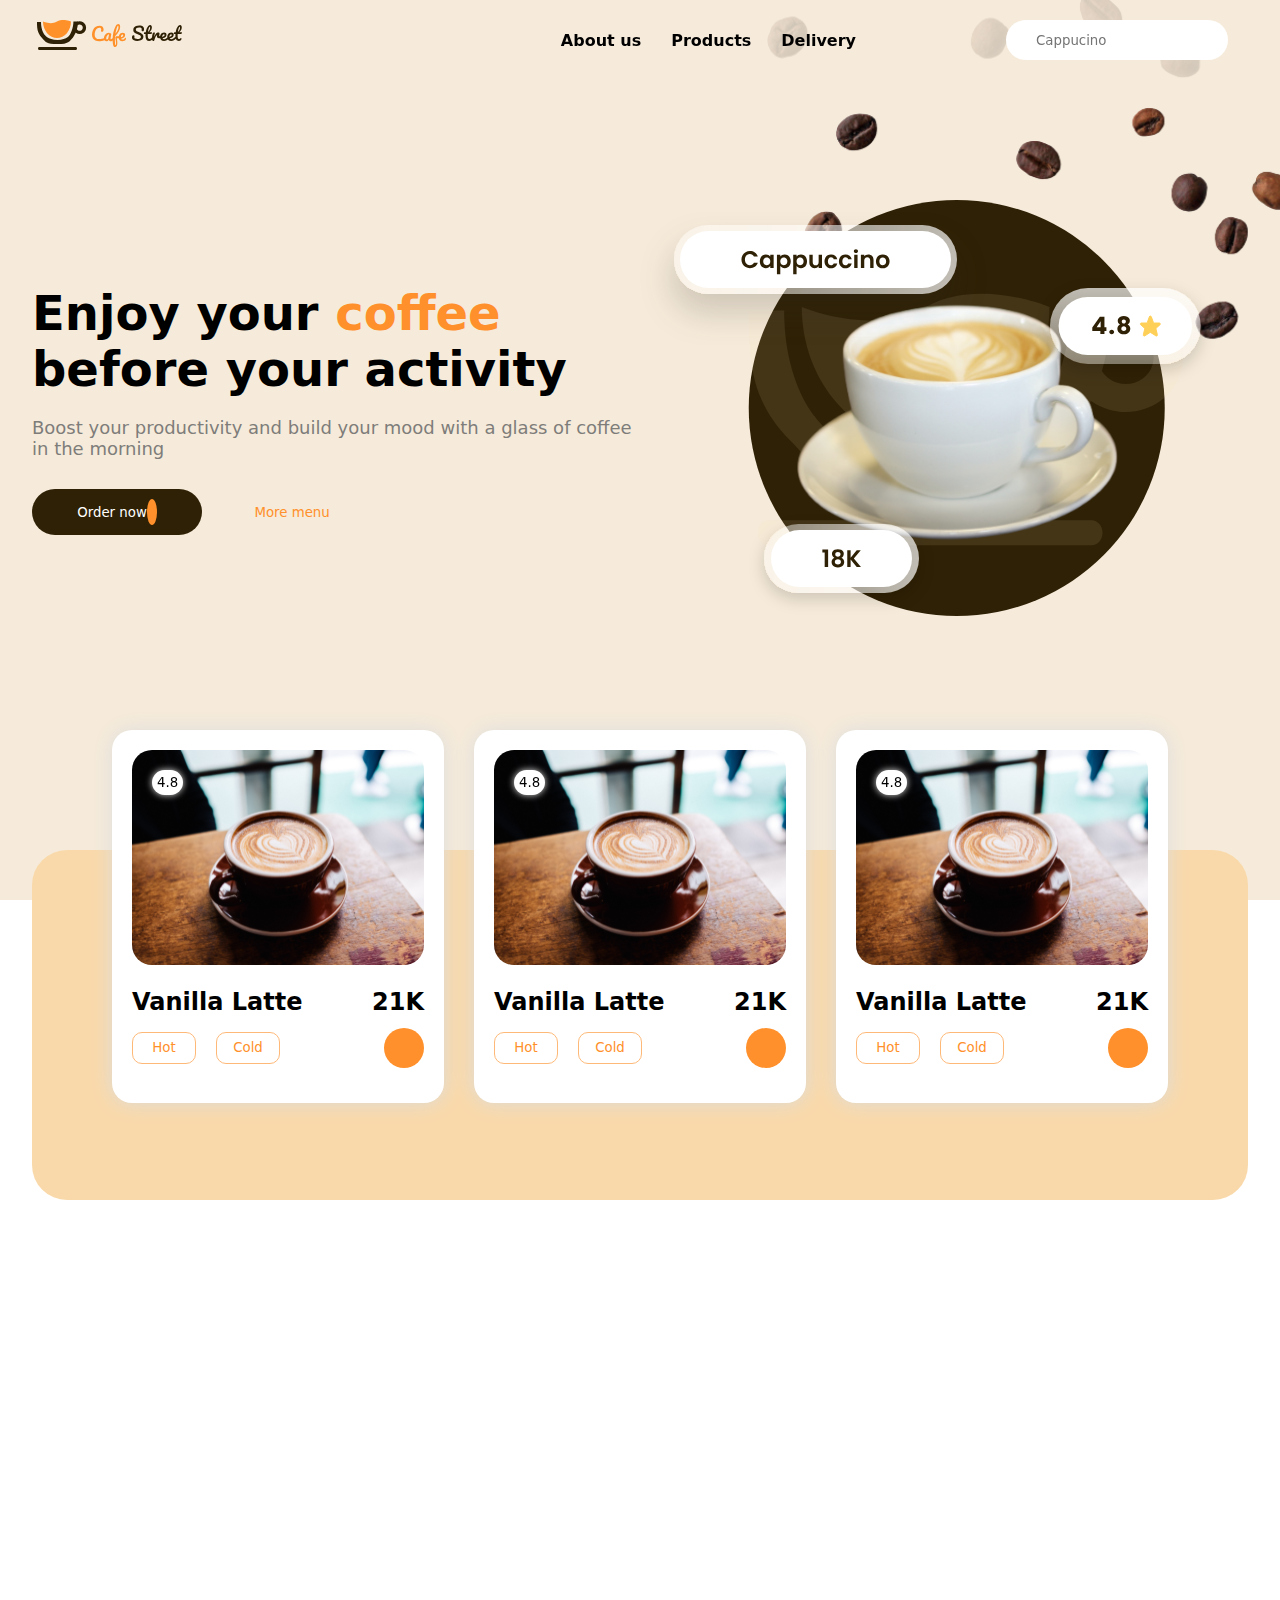
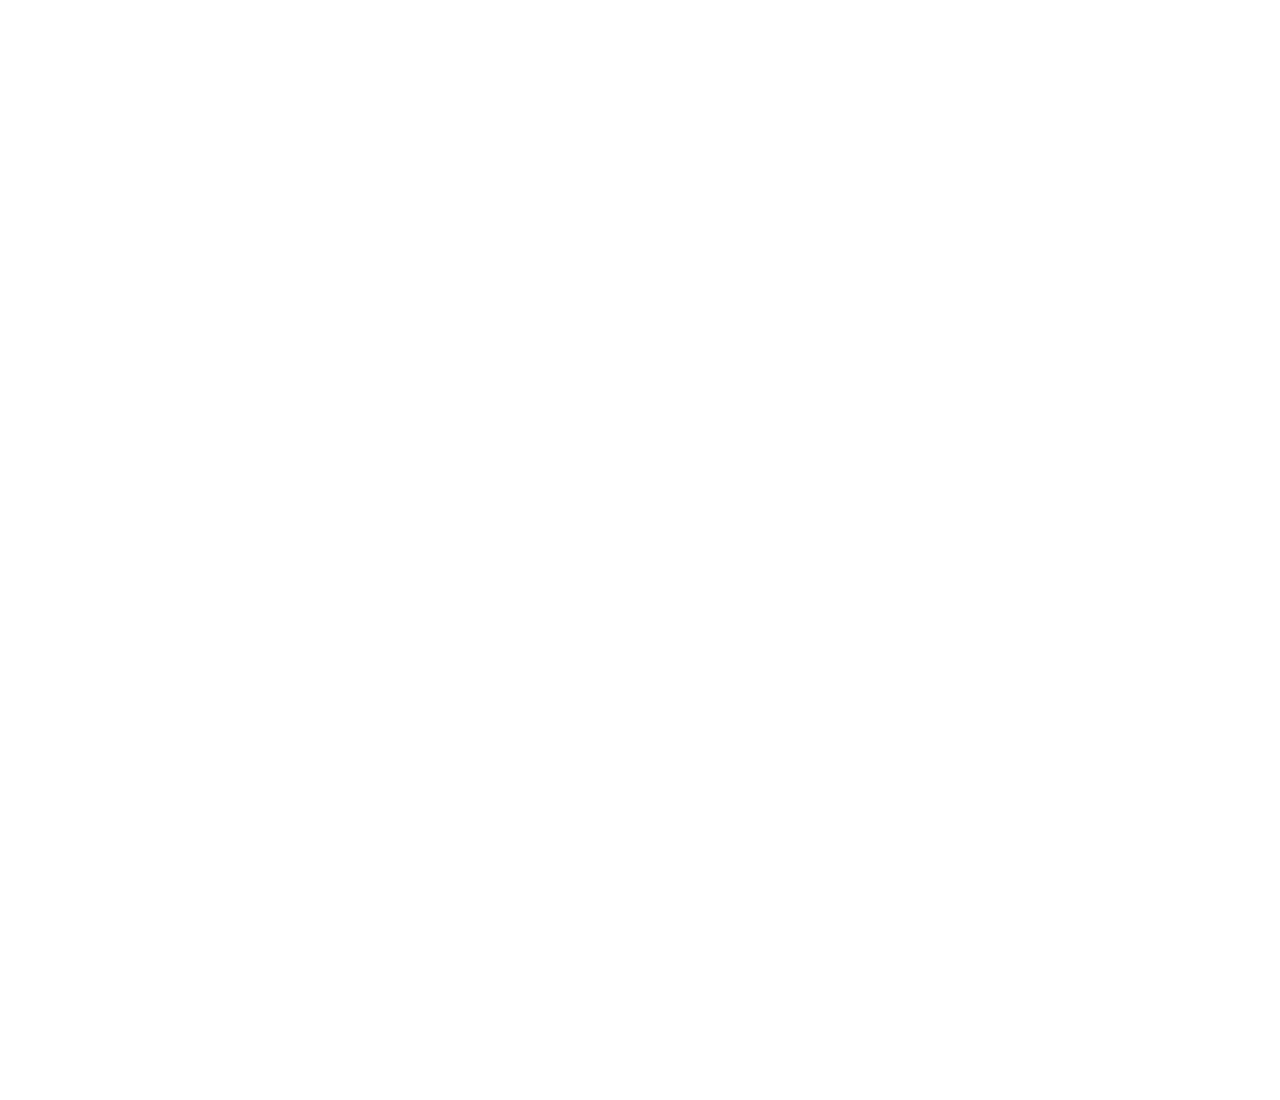
==== index.html @ 27aba078 "coffee" ====
<!DOCTYPE html>
<html lang="en">
<head>
    <meta charset="UTF-8">
    <meta name="viewport" content="width=device-width, initial-scale=1.0">
    <link rel="stylesheet" href="./css/main.min.css">
    <link rel="stylesheet" href="https://cdnjs.cloudflare.com/ajax/libs/font-awesome/6.6.0/css/all.min.css" integrity="sha512-Kc323vGBEqzTmouAECnVceyQqyqdsSiqLQISBL29aUW4U/M7pSPA/gEUZQqv1cwx4OnYxTxve5UMg5GT6L4JJg==" crossorigin="anonymous" referrerpolicy="no-referrer" />
    <title>COFFEE</title>
</head>
<body>
<header class="header">
    <div class="container">
        <nav class="navbar">
            <div class="navbar__logo">
                    <img src="./assets/logo_coffe.svg" alt="">
            </div>
                <div class="navbar__box">
                        <ul class="navbar__collection">
                            <li class="navbar__item"><a href="#">About us</a></li>
                            <li class="navbar__item"><a href="#">Products</a></li>
                            <li class="navbar__item"><a href="#">Delivery</a></li>
                        </ul>
                        <div class="search">
                            <div class="navbar__input">
                                <i class="fa-solid fa-magnifying-glass"></i>
                                <input type="text" placeholder="Cappucino">
                            </div>
                            <i class="fa-solid fa-cart-shopping"></i>
                        </div>
                </div>
            </div>
        </nav>
    </div>
</header>
<section class="hero">
    <div class="container">
        <div class="hero__wrapper">
            <div class="hero__content">
                <p class="hero__desc">Enjoy your <b>coffee</b> before your activity</p>
                <p class="hero__info">Boost your productivity and build your mood with a glass of coffee in the morning </p>
                <button class="colorful">Order now <i class="fa-solid fa-cart-shopping"></i></button>
                <button class="no-color">More menu</button>
            </div>
            <div class="hero__photo">
                <img src="./assets/img-hero.svg" alt="">
            </div>
        </div>
    </div>
</section>
<section class="popular">
    <div class="container">
        <!-- <h2>Popular now</h2> -->
        <div class="popular__box">
            <div class="popular__wrapper">
                <div class="popular__card">
                    <button class="star">4.8  <i class="fa-regular fa-star"></i></button>
                    <img src="./assets/unsplash_RFHFV7lVQBY.svg" alt="">
                    <div class="popular__desc">
                        <p>Vanilla Latte</p>
                        <p>21K</p>
                    </div>
                    <div class="popular__options">
                        <div class="btn">
                        <button class="type">Hot</button>
                        <button class="type">Cold</button>
                        </div>
                        <div class="icon">
                            <i class="fa-solid fa-cart-shopping"></i>
                        </div>
                    </div>
                </div>
                <div class="popular__card">
                    <button class="star">4.8  <i class="fa-regular fa-star"></i></button>
                    <img src="./assets/unsplash_RFHFV7lVQBY.svg" alt="">
                    <div class="popular__desc">
                        <p>Vanilla Latte</p>
                        <p>21K</p>
                    </div>
                    <div class="popular__options">
                        <div class="btn">
                        <button class="type">Hot</button>
                        <button class="type">Cold</button>
                        </div>
                        <div class="icon">
                            <i class="fa-solid fa-cart-shopping"></i>
                        </div>
                    </div>
                </div>
                <div class="popular__card">
                    <button class="star">4.8  <i class="fa-regular fa-star"></i></button>
                    <img src="./assets/unsplash_RFHFV7lVQBY.svg" alt="">
                    <div class="popular__desc">
                        <p>Vanilla Latte</p>
                        <p>21K</p>
                    </div>
                    <div class="popular__options">
                        <div class="btn">
                        <button class="type">Hot</button>
                        <button class="type">Cold</button>
                        </div>
                        <div class="icon">
                            <i class="fa-solid fa-cart-shopping"></i>
                        </div>
                    </div>
                </div>
            </div>
        </div>
    </div>
</section>
</body>
</html>
---- css/main.min.css ----
*{margin:0;padding:0;box-sizing:border-box;font-family:system-ui,-apple-system,BlinkMacSystemFont,"Segoe UI",Roboto,Oxygen,Ubuntu,Cantarell,"Open Sans","Helvetica Neue",sans-serif}body{height:300vh}.container{width:100%;max-width:1248px;padding:0 16px;margin:auto}a{text-decoration:none;color:inherit}li{list-style:none}.header{position:fixed;top:0;left:0;right:0;padding-top:20px;padding-bottom:20px;width:100%;background:rgba(246,235,218,.849);z-index:11}.navbar{display:flex;justify-content:space-between}.navbar__box{display:flex;align-items:center;gap:150px}.navbar__collection{display:flex;gap:30px}.navbar__item{color:#000;font-weight:600;transition:.3s}.navbar__item:hover{color:#ff902b}.navbar .search{display:flex;gap:20px;align-items:center}.navbar__input{display:flex;flex-direction:row;align-items:center;gap:10px;height:40px;width:222px;border-radius:35px;background:#fff}.navbar__input input{outline:none;border:none;border-radius:35px;color:#ff902b}.navbar__input i{padding-left:20px}.navbar__input i:hover{color:#ff902b}.hero{background-color:#f6ebda;width:100%;background-image:url("/assets/bg_img_hero.svg");background-repeat:no-repeat;background-position:right top;height:900px}.hero__wrapper{cursor:pointer;display:flex;padding-top:200px;align-items:center}.hero__content{width:50%}.hero__desc{font-size:48px;color:#000;font-weight:600;padding-bottom:20px}.hero__desc b{color:#ff902b}.hero__info{font-size:18px;color:#7e7d7a;padding-bottom:30px}.hero .colorful{width:170px;height:46px;border-radius:33px;color:#fff;font-weight:500;border:none;background:#2f2105}.hero .colorful i{background:#ff902b;padding-left:5px;padding-right:5px;padding-top:6px;padding-bottom:5px;color:#fff;border-radius:50%;width:30px;height:25px}.hero .colorful i:hover{background:#fff;color:#ff902b}.hero .no-color{width:170px;height:46px;border-radius:33px;color:#fff;font-weight:500;border:none;background:rgba(0,0,0,0);color:#ff902b;transition:.3s}.hero .no-color:hover{border:3px solid #3a2d11}.popular{padding-top:100px}.popular__box{width:100%;height:350px;background:#f9d9aa;margin-top:-150px;margin-bottom:100px;border-radius:35px;padding:40px}.popular__wrapper{padding:40px;display:flex;gap:30px}.popular__card{width:343px;height:373px;padding:20px;border-radius:20px;background:#fff;margin-top:-200px;box-shadow:0 0 20px 0 #dcdcdc}.popular__card .star{position:absolute;z-index:11;margin-left:20px;margin-top:20px;background:#fff;border-radius:20px;padding:5px;border:none;box-shadow:0 0 7px 0 #dcdcdc}.popular__card .star i{color:#ff0}.popular__card img{position:relative;width:100%;border-radius:20px}.popular__desc{display:flex;justify-content:space-between;font-size:24px;font-weight:700;margin-top:19px;margin-bottom:12px}.popular__options{display:flex;justify-content:space-between;align-items:center}.popular .btn{display:flex;gap:20px}.popular .type{width:64px;height:32px;background:rgba(0,0,0,0);border:1px solid #feb978;color:#ff902b;border-radius:10px;transition:.3s}.popular .type:hover{border:2px solid #ff830f;color:#ff810c}.popular .icon{width:40px;height:40px;border-radius:50%;background:#ff902b;padding:10px;color:#fff;transition:.4s}.popular .icon:hover{transform:scale(1.2)}/*# sourceMappingURL=main.min.css.map */
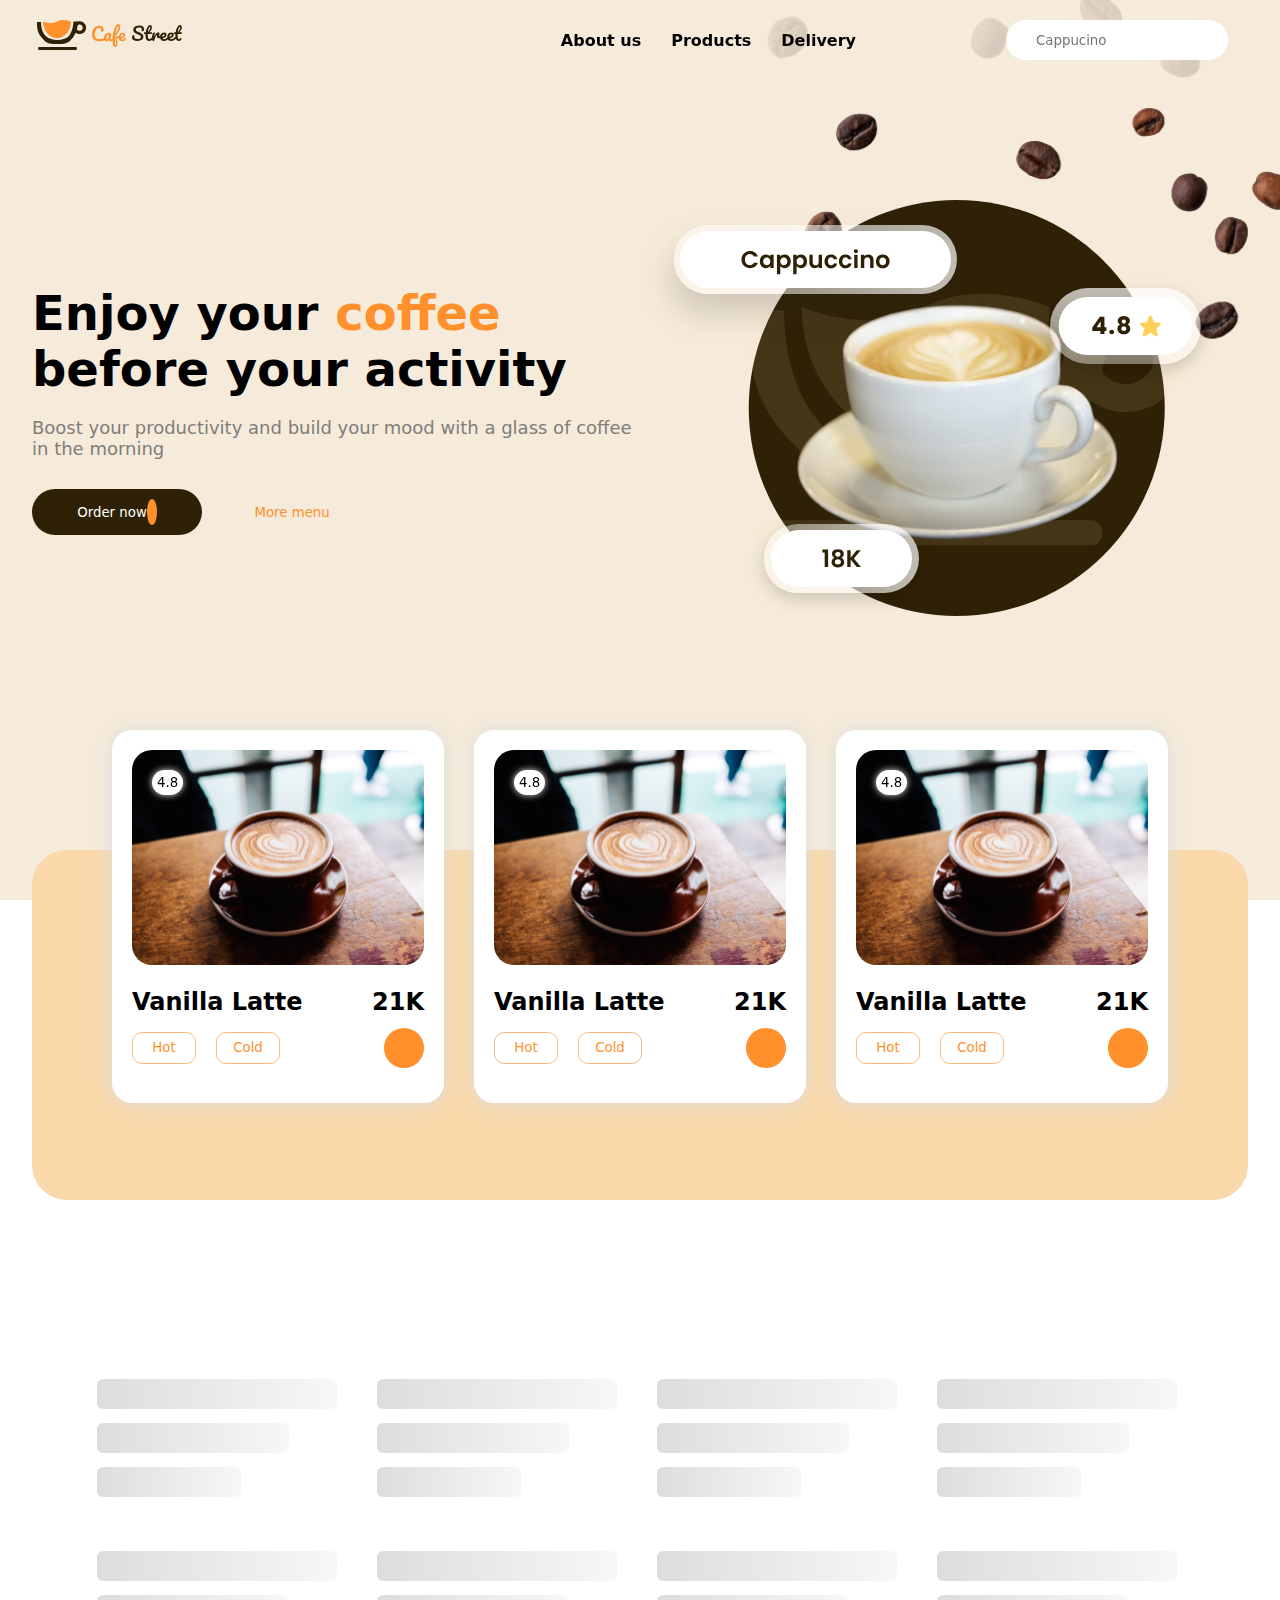
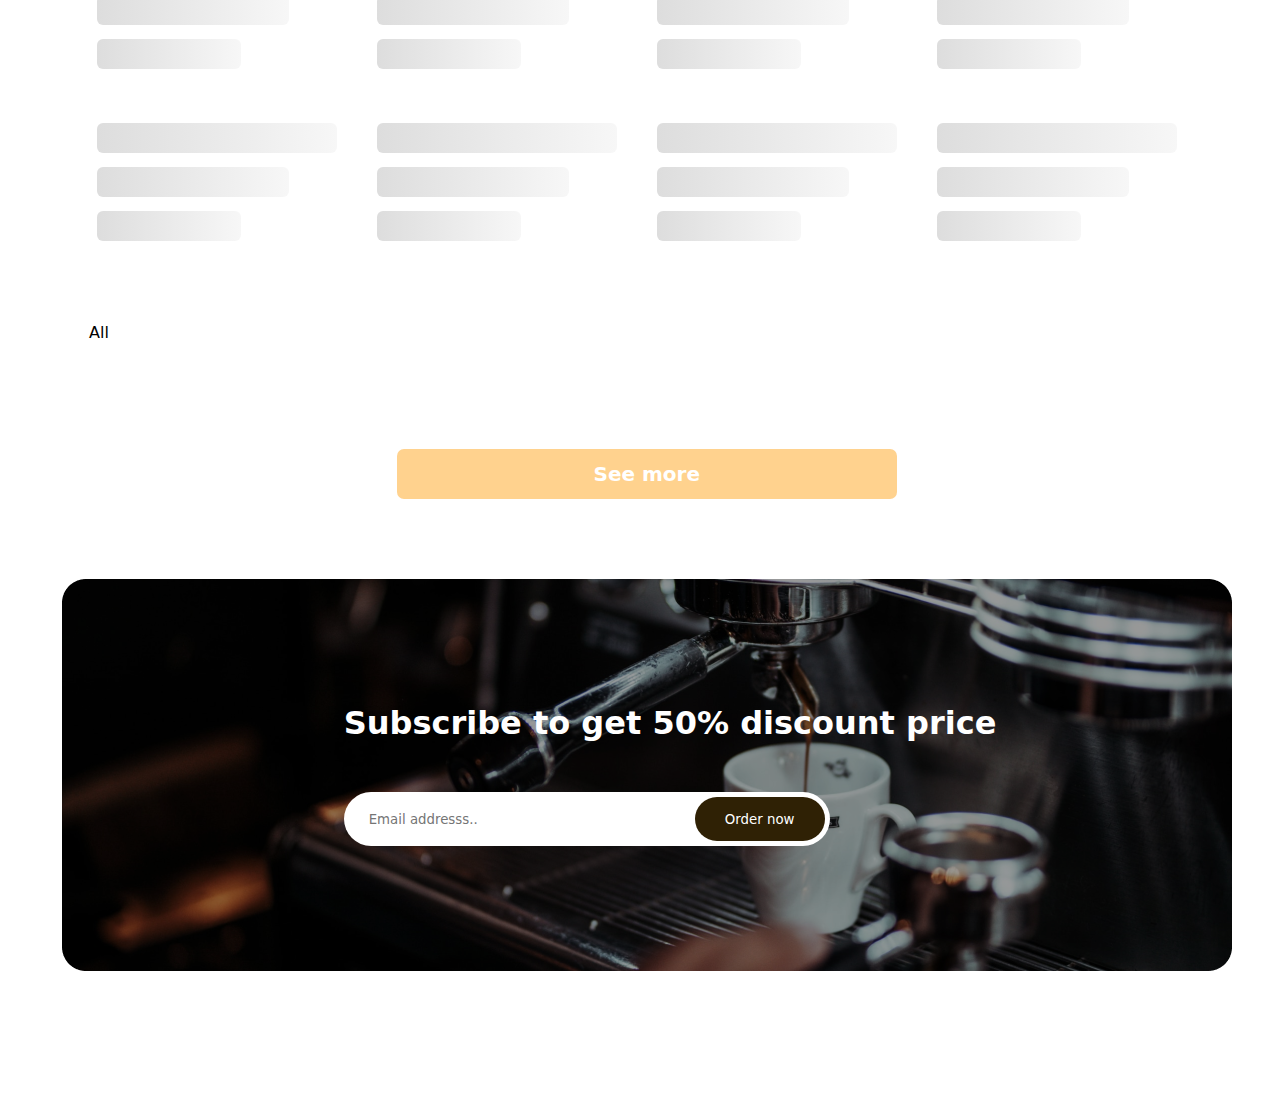
==== commit 4ab3ca63: "coffee" ====
--- a/index.html
+++ b/index.html
@@ -107,5 +107,30 @@
         </div>
     </div>
 </section>
+<section>
+    <div class="container">
+        <div class="skeleton"></div>
+        <ul class="collection">
+            <li class="item">
+                <data value="">All</data>
+            </li>
+        </ul>
+        <div class="wrapper">
+
+        </div>
+        <button class="seemore">See more</button>
+    </div>
+</section>
+<section>
+    <div class="container">
+        <div class="order">
+            <div class="order__box">
+                <p>Subscribe to get 50% discount price</p>
+                <div class="order__inp"> <input type="text"placeholder = "Email addresss.."> <button>Order now</button></div>
+            </div>
+        </div>
+    </div>
+</section>
+<script src="./js/main.js"></script>
 </body>
 </html>--- a/css/main.min.css
+++ b/css/main.min.css
@@ -1 +1 @@
-*{margin:0;padding:0;box-sizing:border-box;font-family:system-ui,-apple-system,BlinkMacSystemFont,"Segoe UI",Roboto,Oxygen,Ubuntu,Cantarell,"Open Sans","Helvetica Neue",sans-serif}body{height:300vh}.container{width:100%;max-width:1248px;padding:0 16px;margin:auto}a{text-decoration:none;color:inherit}li{list-style:none}.header{position:fixed;top:0;left:0;right:0;padding-top:20px;padding-bottom:20px;width:100%;background:rgba(246,235,218,.849);z-index:11}.navbar{display:flex;justify-content:space-between}.navbar__box{display:flex;align-items:center;gap:150px}.navbar__collection{display:flex;gap:30px}.navbar__item{color:#000;font-weight:600;transition:.3s}.navbar__item:hover{color:#ff902b}.navbar .search{display:flex;gap:20px;align-items:center}.navbar__input{display:flex;flex-direction:row;align-items:center;gap:10px;height:40px;width:222px;border-radius:35px;background:#fff}.navbar__input input{outline:none;border:none;border-radius:35px;color:#ff902b}.navbar__input i{padding-left:20px}.navbar__input i:hover{color:#ff902b}.hero{background-color:#f6ebda;width:100%;background-image:url("/assets/bg_img_hero.svg");background-repeat:no-repeat;background-position:right top;height:900px}.hero__wrapper{cursor:pointer;display:flex;padding-top:200px;align-items:center}.hero__content{width:50%}.hero__desc{font-size:48px;color:#000;font-weight:600;padding-bottom:20px}.hero__desc b{color:#ff902b}.hero__info{font-size:18px;color:#7e7d7a;padding-bottom:30px}.hero .colorful{width:170px;height:46px;border-radius:33px;color:#fff;font-weight:500;border:none;background:#2f2105}.hero .colorful i{background:#ff902b;padding-left:5px;padding-right:5px;padding-top:6px;padding-bottom:5px;color:#fff;border-radius:50%;width:30px;height:25px}.hero .colorful i:hover{background:#fff;color:#ff902b}.hero .no-color{width:170px;height:46px;border-radius:33px;color:#fff;font-weight:500;border:none;background:rgba(0,0,0,0);color:#ff902b;transition:.3s}.hero .no-color:hover{border:3px solid #3a2d11}.popular{padding-top:100px}.popular__box{width:100%;height:350px;background:#f9d9aa;margin-top:-150px;margin-bottom:100px;border-radius:35px;padding:40px}.popular__wrapper{padding:40px;display:flex;gap:30px}.popular__card{width:343px;height:373px;padding:20px;border-radius:20px;background:#fff;margin-top:-200px;box-shadow:0 0 20px 0 #dcdcdc}.popular__card .star{position:absolute;z-index:11;margin-left:20px;margin-top:20px;background:#fff;border-radius:20px;padding:5px;border:none;box-shadow:0 0 7px 0 #dcdcdc}.popular__card .star i{color:#ff0}.popular__card img{position:relative;width:100%;border-radius:20px}.popular__desc{display:flex;justify-content:space-between;font-size:24px;font-weight:700;margin-top:19px;margin-bottom:12px}.popular__options{display:flex;justify-content:space-between;align-items:center}.popular .btn{display:flex;gap:20px}.popular .type{width:64px;height:32px;background:rgba(0,0,0,0);border:1px solid #feb978;color:#ff902b;border-radius:10px;transition:.3s}.popular .type:hover{border:2px solid #ff830f;color:#ff810c}.popular .icon{width:40px;height:40px;border-radius:50%;background:#ff902b;padding:10px;color:#fff;transition:.4s}.popular .icon:hover{transform:scale(1.2)}/*# sourceMappingURL=main.min.css.map */+*{margin:0;padding:0;box-sizing:border-box;font-family:system-ui,-apple-system,BlinkMacSystemFont,"Segoe UI",Roboto,Oxygen,Ubuntu,Cantarell,"Open Sans","Helvetica Neue",sans-serif}body{height:300vh}.container{width:100%;max-width:1248px;padding:0 16px;margin:auto}a{text-decoration:none;color:inherit}li{list-style:none}.header{position:fixed;top:0;left:0;right:0;padding-top:20px;padding-bottom:20px;width:100%;background:rgba(246,235,218,.849);z-index:11}.navbar{display:flex;justify-content:space-between}.navbar__box{display:flex;align-items:center;gap:150px}.navbar__collection{display:flex;gap:30px}.navbar__item{color:#000;font-weight:600;transition:.3s}.navbar__item:hover{color:#ff902b}.navbar .search{display:flex;gap:20px;align-items:center}.navbar__input{display:flex;flex-direction:row;align-items:center;gap:10px;height:40px;width:222px;border-radius:35px;background:#fff}.navbar__input input{outline:none;border:none;border-radius:35px;color:#ff902b}.navbar__input i{padding-left:20px}.navbar__input i:hover{color:#ff902b}.hero{background-color:#f6ebda;width:100%;background-image:url("/assets/bg_img_hero.svg");background-repeat:no-repeat;background-position:right top;height:900px}.hero__wrapper{cursor:pointer;display:flex;padding-top:200px;align-items:center}.hero__content{width:50%}.hero__desc{font-size:48px;color:#000;font-weight:600;padding-bottom:20px}.hero__desc b{color:#ff902b}.hero__info{font-size:18px;color:#7e7d7a;padding-bottom:30px}.hero .colorful{width:170px;height:46px;border-radius:33px;color:#fff;font-weight:500;border:none;background:#2f2105}.hero .colorful i{background:#ff902b;padding-left:5px;padding-right:5px;padding-top:6px;padding-bottom:5px;color:#fff;border-radius:50%;width:30px;height:25px}.hero .colorful i:hover{background:#fff;color:#ff902b}.hero .no-color{width:170px;height:46px;border-radius:33px;color:#fff;font-weight:500;border:none;background:rgba(0,0,0,0);color:#ff902b;transition:.3s}.hero .no-color:hover{border:3px solid #3a2d11}.popular{padding-top:100px}.popular__box{width:100%;height:350px;background:#f9d9aa;margin-top:-150px;margin-bottom:100px;border-radius:35px;padding:40px}.popular__wrapper{padding:40px;display:flex;gap:30px}.popular__card{width:343px;height:373px;padding:20px;border-radius:20px;background:#fff;margin-top:-200px;box-shadow:0 0 20px 0 #dcdcdc}.popular__card .star{position:absolute;z-index:11;margin-left:20px;margin-top:20px;background:#fff;border-radius:20px;padding:5px;border:none;box-shadow:0 0 7px 0 #dcdcdc}.popular__card .star i{color:#ff0}.popular__card img{position:relative;width:100%;border-radius:20px}.popular__desc{display:flex;justify-content:space-between;font-size:24px;font-weight:700;margin-top:19px;margin-bottom:12px}.popular__options{display:flex;justify-content:space-between;align-items:center}.popular .btn{display:flex;gap:20px}.popular .type{width:64px;height:32px;background:rgba(0,0,0,0);border:1px solid #feb978;color:#ff902b;border-radius:10px;transition:.3s}.popular .type:hover{border:2px solid #ff830f;color:#ff810c}.popular .icon{width:40px;height:40px;border-radius:50%;background:#ff902b;padding:10px;color:#fff;transition:.4s}.popular .icon:hover{transform:scale(1.2)}.order{margin-left:30px;margin-top:80px;background-image:url(/assets/unsplash_ftA71vetxuo.png);background-repeat:no-repeat;height:392px;width:100%;display:flex;align-items:center}.order__box{display:flex;flex-direction:column;text-align:center;justify-content:center;margin:auto;gap:50px}.order__box p{font-size:32px;color:#fff;font-weight:700}.order__inp{padding:5px;display:flex;align-items:center;gap:20px;justify-content:space-between;width:486px;height:54px;background:#fff;border-radius:30px}.order__inp input{outline:none;color:#353535;border:none;padding-left:10px;margin-left:10px}.order__inp button{width:130px;height:44px;border-radius:33px;background:#2f2105;border:none;font-weight:500;color:#fff;transition:.4s}.order__inp button:hover{background:#ffd28e}.skeleton{width:100%;padding:55px;gap:20px;display:flex;flex-wrap:wrap}.skeleton__item{width:260px;padding:10px}.skeleton__img{width:100%;height:200px;background:#ddd;border-radius:14px}.skeleton__line{width:100%;height:30px;background:#ddd;margin-top:14px;border-radius:6px}.skeleton__line:nth-child(3){width:80%}.skeleton__line:nth-child(4){width:60%}.skeleton__anime{background:linear-gradient(90deg, #ddd, #f7f7f7, #ddd);background-size:200%;animation:skeleton .9s linear 0s infinite}@keyframes skeleton{to{background-position:200%}}.api{margin-top:80px}.api button:hover{box-shadow:0 0 10px rgba(213,213,213,.762);cursor:pointer}.wrapper{display:flex;flex-wrap:wrap;margin-left:70px;margin-top:60px;gap:20px}.card{width:350px;display:flex;flex-direction:column;gap:20px}.box{transition:.3s;padding:20px;border-radius:14px;border:1px solid rgba(220,220,220,.571)}.box:hover{box-shadow:0 0 20px 0 #dcdcdc}.info{font-size:16px;color:rgba(0,0,0,.6);display:-webkit-box;-webkit-box-orient:vertical;-webkit-line-clamp:2;cursor:pointer;overflow:hidden;margin-bottom:20px;margin-top:20px}.collection{display:flex;list-style:none;overflow:auto;padding:10px 50px;gap:20px;cursor:pointer}.collection li{width:200px;padding:7px;border-radius:6px;transition:.4s}.collection li :hover{box-shadow:0 0 10px 0 #dcdcdc;border-radius:6px;padding:7px}.item{white-space:nowrap;transition:.3s}.item:hover{color:#f9d9aa;transform:scale(0.9)}.photo{position:relative;z-index:10}.photo i{position:absolute;left:280px;bottom:280px;z-index:11;font-size:20px;color:#000;transition:.3s}.photo i:hover{color:red}.card img{width:100%;cursor:pointer;height:300px;transition:.4s}.card img:hover{transform:scale(1.1)}.card button{transition:.3s;width:200px;height:38px;background:#ffd28e;border:none;border-radius:6px;color:#fff;font-weight:600;transition:.3s}.card button:hover{transform:scale(1.1)}.seemore{cursor:pointer;margin-left:30%;background:#ffd28e;border:none;border-radius:7px;color:#fff;font-size:20px;font-weight:700;width:500px;height:50px;margin-top:30px;transition:.3s}.content__box{margin-top:100px;display:flex;flex-direction:row}.content__title{margin-bottom:30px}.content__img{width:50%}.content .little__img{border:1px solid #dcdcdc;width:100%}.content .bom{width:50%;display:flex;flex-direction:column;align-items:center;justify-content:center}.content__desc{color:#2a2a2a}.content__qr{display:flex;gap:100px;margin-bottom:50px;align-items:center}.content__qr img{margin-top:20px}.content__info{display:flex;flex-direction:column;margin-left:40px}.content__info p{font-size:24px}.content .now{transition:.3s;width:200px;height:38px;background:#ffd28e;border:none;border-radius:6px;color:#fff;font-weight:600;transition:.3s}.content .now:hover{transform:scale(1.1)}/*# sourceMappingURL=main.min.css.map */